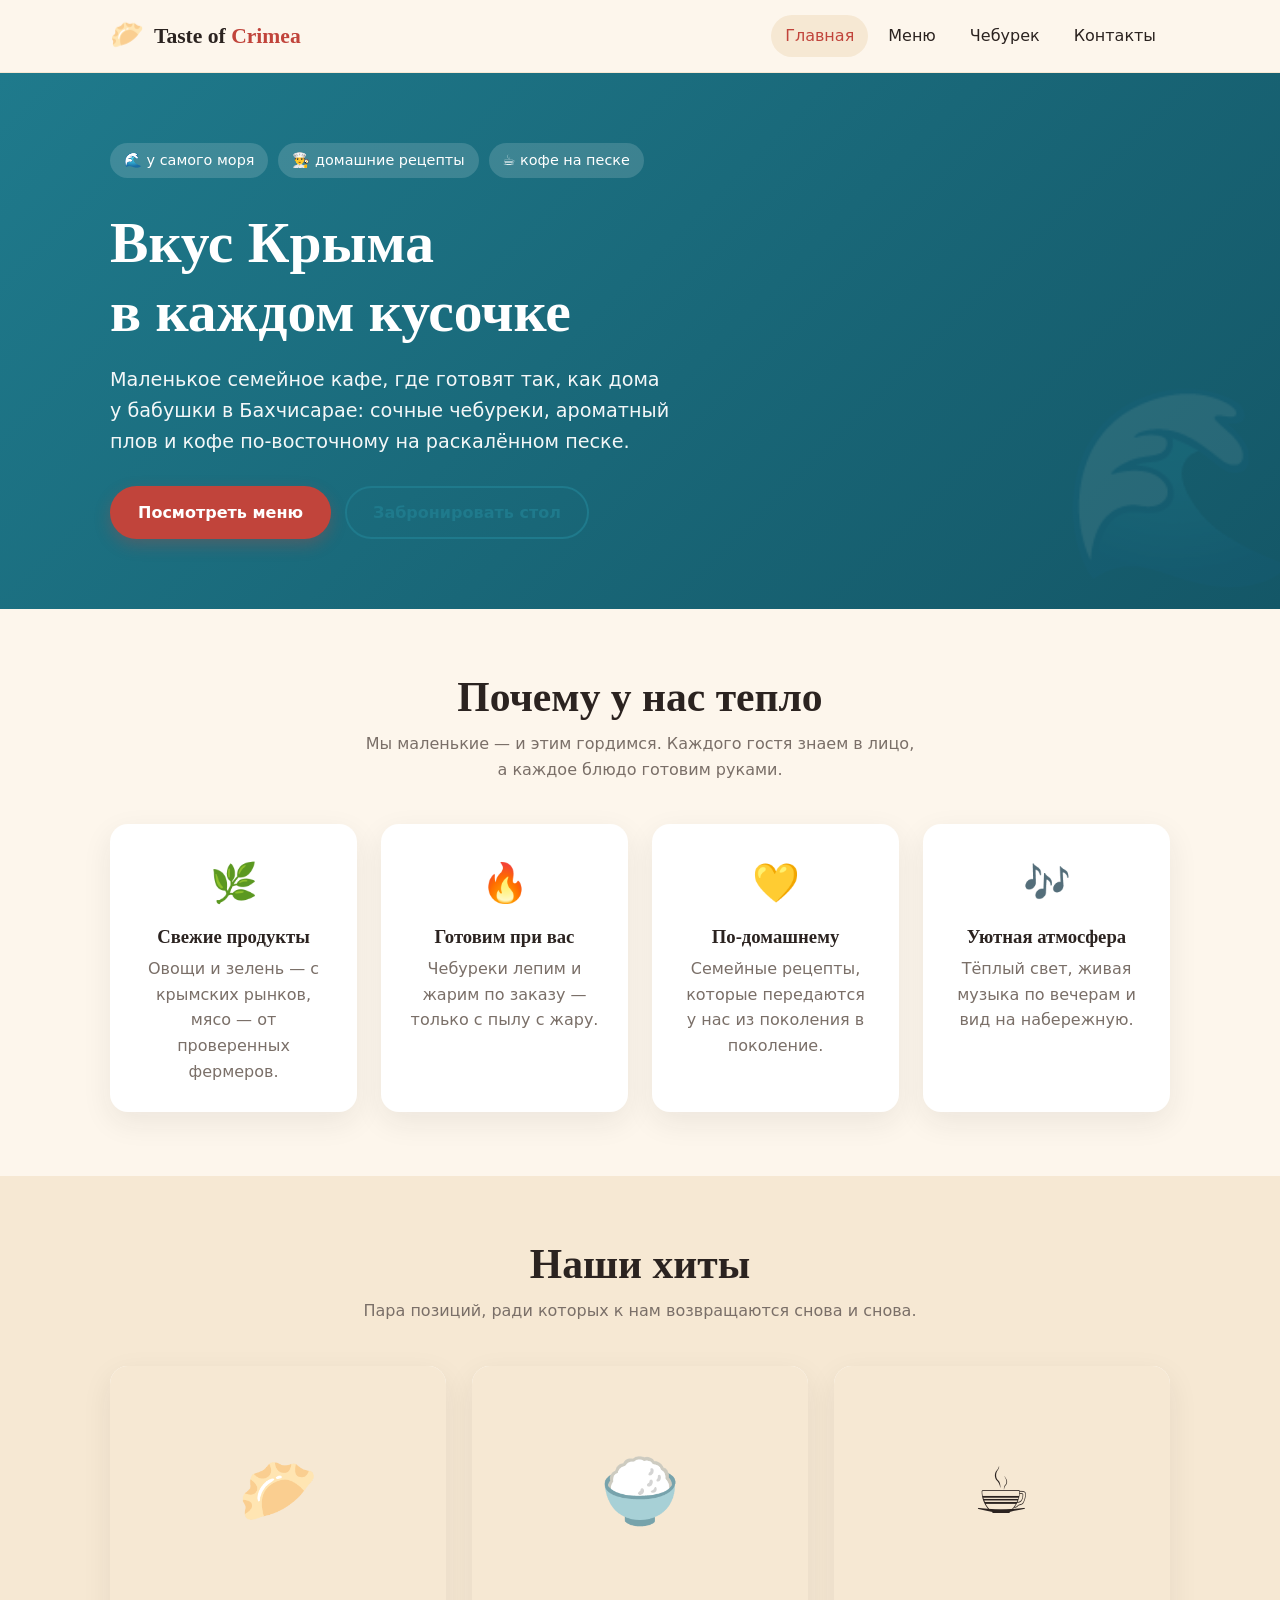
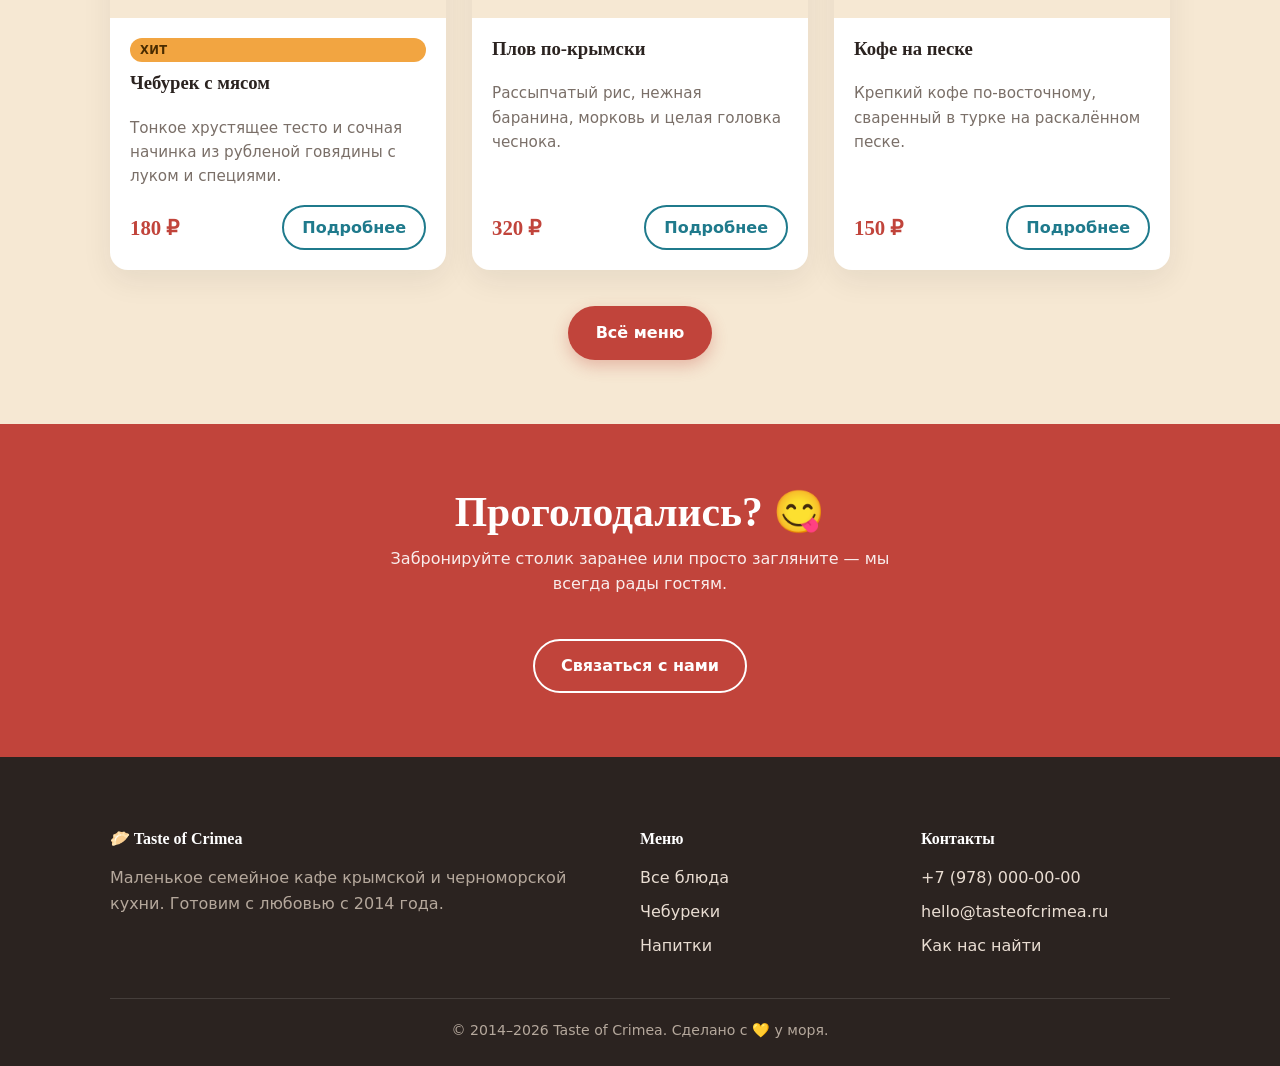
==== index.html @ 020a73a0 "Add Taste of Crimea café site (home, menu, product, contacts) Friendly multi-page static site for a " ====
<!DOCTYPE html>
<html lang="ru">
<head>
  <meta charset="UTF-8">
  <meta name="viewport" content="width=device-width, initial-scale=1.0">
  <title>Taste of Crimea — уютное кафе крымской кухни</title>
  <meta name="description" content="Taste of Crimea — маленькое семейное кафе с домашней крымской и черноморской кухней. Чебуреки, плов, кофе по-восточному и свежая выпечка.">
  <link rel="preconnect" href="https://fonts.googleapis.com">
  <link rel="stylesheet" href="assets/css/style.css">
  <link rel="icon" href="data:image/svg+xml,<svg xmlns='http://www.w3.org/2000/svg' viewBox='0 0 100 100'><text y='.9em' font-size='90'>🥟</text></svg>">
</head>
<body>

  <!-- ШАПКА -->
  <header class="site-header">
    <div class="container">
      <a class="logo" href="index.html">
        <span class="mark">🥟</span>
        <span>Taste of <span class="accent">Crimea</span></span>
      </a>
      <button class="nav-toggle" aria-label="Меню" onclick="document.getElementById('nav').classList.toggle('open')">☰</button>
      <nav class="nav" id="nav">
        <a href="index.html" class="active">Главная</a>
        <a href="menu.html">Меню</a>
        <a href="product.html">Чебурек</a>
        <a href="contacts.html">Контакты</a>
      </nav>
    </div>
  </header>

  <!-- HERO -->
  <section class="hero">
    <div class="container">
      <div class="badges">
        <span class="badge">🌊 у самого моря</span>
        <span class="badge">👨‍🍳 домашние рецепты</span>
        <span class="badge">☕ кофе на песке</span>
      </div>
      <h1>Вкус Крыма<br>в каждом кусочке</h1>
      <p class="lead">Маленькое семейное кафе, где готовят так, как дома у бабушки в Бахчисарае: сочные чебуреки, ароматный плов и кофе по-восточному на раскалённом песке.</p>
      <div class="hero-actions">
        <a href="menu.html" class="btn btn-primary">Посмотреть меню</a>
        <a href="contacts.html" class="btn btn-outline">Забронировать стол</a>
      </div>
    </div>
  </section>

  <!-- ПОЧЕМУ МЫ -->
  <section class="section">
    <div class="container">
      <h2 class="section-title">Почему у нас тепло</h2>
      <p class="section-sub">Мы маленькие — и этим гордимся. Каждого гостя знаем в лицо, а каждое блюдо готовим руками.</p>
      <div class="features">
        <div class="feature">
          <div class="emoji">🌿</div>
          <h3>Свежие продукты</h3>
          <p>Овощи и зелень — с крымских рынков, мясо — от проверенных фермеров.</p>
        </div>
        <div class="feature">
          <div class="emoji">🔥</div>
          <h3>Готовим при вас</h3>
          <p>Чебуреки лепим и жарим по заказу — только с пылу с жару.</p>
        </div>
        <div class="feature">
          <div class="emoji">💛</div>
          <h3>По-домашнему</h3>
          <p>Семейные рецепты, которые передаются у нас из поколения в поколение.</p>
        </div>
        <div class="feature">
          <div class="emoji">🎶</div>
          <h3>Уютная атмосфера</h3>
          <p>Тёплый свет, живая музыка по вечерам и вид на набережную.</p>
        </div>
      </div>
    </div>
  </section>

  <!-- ХИТЫ МЕНЮ -->
  <section class="section" style="background:var(--sand-2)">
    <div class="container">
      <h2 class="section-title">Наши хиты</h2>
      <p class="section-sub">Пара позиций, ради которых к нам возвращаются снова и снова.</p>
      <div class="menu-grid">

        <article class="product-card">
          <div class="thumb">🥟</div>
          <div class="body">
            <span class="tag">хит</span>
            <h3 style="margin-top:10px">Чебурек с мясом</h3>
            <p class="desc">Тонкое хрустящее тесто и сочная начинка из рубленой говядины с луком и специями.</p>
            <div class="row">
              <span class="price">180 ₽</span>
              <a href="product.html" class="btn btn-outline" style="padding:8px 18px">Подробнее</a>
            </div>
          </div>
        </article>

        <article class="product-card">
          <div class="thumb">🍚</div>
          <div class="body">
            <h3>Плов по-крымски</h3>
            <p class="desc">Рассыпчатый рис, нежная баранина, морковь и целая головка чеснока.</p>
            <div class="row">
              <span class="price">320 ₽</span>
              <a href="menu.html" class="btn btn-outline" style="padding:8px 18px">Подробнее</a>
            </div>
          </div>
        </article>

        <article class="product-card">
          <div class="thumb">☕</div>
          <div class="body">
            <h3>Кофе на песке</h3>
            <p class="desc">Крепкий кофе по-восточному, сваренный в турке на раскалённом песке.</p>
            <div class="row">
              <span class="price">150 ₽</span>
              <a href="menu.html" class="btn btn-outline" style="padding:8px 18px">Подробнее</a>
            </div>
          </div>
        </article>

      </div>
      <div style="text-align:center; margin-top:36px">
        <a href="menu.html" class="btn btn-primary">Всё меню</a>
      </div>
    </div>
  </section>

  <!-- ПРИЗЫВ -->
  <section class="section cta-band">
    <div class="container">
      <h2 class="section-title">Проголодались? 😋</h2>
      <p class="section-sub" style="color:rgba(255,255,255,.9)">Забронируйте столик заранее или просто загляните — мы всегда рады гостям.</p>
      <div style="text-align:center">
        <a href="contacts.html" class="btn btn-outline">Связаться с нами</a>
      </div>
    </div>
  </section>

  <!-- ПОДВАЛ -->
  <footer class="site-footer">
    <div class="container">
      <div class="footer-grid">
        <div>
          <h4>🥟 Taste of Crimea</h4>
          <p style="color:#b5a89c; margin:0">Маленькое семейное кафе крымской и черноморской кухни. Готовим с любовью с 2014 года.</p>
        </div>
        <div>
          <h4>Меню</h4>
          <ul class="footer-links">
            <li><a href="menu.html">Все блюда</a></li>
            <li><a href="product.html">Чебуреки</a></li>
            <li><a href="menu.html">Напитки</a></li>
          </ul>
        </div>
        <div>
          <h4>Контакты</h4>
          <ul class="footer-links">
            <li><a href="tel:+79780000000">+7 (978) 000-00-00</a></li>
            <li><a href="mailto:hello@tasteofcrimea.ru">hello@tasteofcrimea.ru</a></li>
            <li><a href="contacts.html">Как нас найти</a></li>
          </ul>
        </div>
      </div>
      <div class="footer-bottom">© 2014–2026 Taste of Crimea. Сделано с 💛 у моря.</div>
    </div>
  </footer>

</body>
</html>
---- assets/css/style.css ----
/* ===========================================================
   Taste of Crimea — дружелюбная тема маленького кафе
   Палитра: тёплый песок, морская волна, спелый гранат
   =========================================================== */

:root {
  --sea:        #1f7a8c;
  --sea-dark:   #145767;
  --sand:       #fdf6ec;
  --sand-2:     #f6e8d3;
  --pomegranate:#c1443b;
  --pomegranate-dark:#9e332c;
  --sun:        #f2a541;
  --ink:        #2b2320;
  --muted:      #7a6f68;
  --card:       #ffffff;
  --shadow:     0 10px 30px rgba(43, 35, 32, .08);
  --radius:     18px;
  --font-body:  "Segoe UI", system-ui, -apple-system, Roboto, Arial, sans-serif;
  --font-head:  "Georgia", "Times New Roman", serif;
}

* { box-sizing: border-box; }

html { scroll-behavior: smooth; }

body {
  margin: 0;
  font-family: var(--font-body);
  color: var(--ink);
  background: var(--sand);
  line-height: 1.6;
}

img { max-width: 100%; display: block; }

a { color: var(--sea); text-decoration: none; transition: color .2s; }
a:hover { color: var(--pomegranate); }

.container { width: 100%; max-width: 1100px; margin: 0 auto; padding: 0 20px; }

h1, h2, h3 { font-family: var(--font-head); line-height: 1.2; margin-top: 0; }

/* ---------- Кнопки ---------- */
.btn {
  display: inline-block;
  padding: 12px 26px;
  border-radius: 999px;
  font-weight: 600;
  border: 2px solid transparent;
  cursor: pointer;
  transition: transform .15s, box-shadow .2s, background .2s;
}
.btn:hover { transform: translateY(-2px); }
.btn-primary { background: var(--pomegranate); color: #fff; box-shadow: 0 6px 16px rgba(193,68,59,.3); }
.btn-primary:hover { background: var(--pomegranate-dark); color:#fff; }
.btn-outline { background: transparent; border-color: var(--sea); color: var(--sea); }
.btn-outline:hover { background: var(--sea); color: #fff; }

/* ---------- Шапка ---------- */
.site-header {
  position: sticky; top: 0; z-index: 50;
  background: rgba(253,246,236,.92);
  backdrop-filter: blur(8px);
  border-bottom: 1px solid var(--sand-2);
}
.site-header .container {
  display: flex; align-items: center; justify-content: space-between;
  min-height: 72px;
}
.logo { display: flex; align-items: center; gap: 10px; font-family: var(--font-head); font-weight: 700; font-size: 1.35rem; color: var(--ink); }
.logo .mark { font-size: 1.7rem; }
.logo span.accent { color: var(--pomegranate); }

.nav { display: flex; gap: 6px; align-items: center; }
.nav a {
  padding: 8px 14px; border-radius: 999px; color: var(--ink); font-weight: 500;
}
.nav a:hover, .nav a.active { background: var(--sand-2); color: var(--pomegranate); }

.nav-toggle { display: none; background: none; border: 0; font-size: 1.6rem; cursor: pointer; color: var(--ink); }

/* ---------- Hero ---------- */
.hero {
  background: linear-gradient(135deg, var(--sea) 0%, var(--sea-dark) 100%);
  color: #fff;
  position: relative;
  overflow: hidden;
}
.hero::after {
  content: "🌊";
  position: absolute; right: -20px; bottom: -30px; font-size: 12rem; opacity: .08;
}
.hero .container { padding-top: 70px; padding-bottom: 70px; position: relative; z-index: 1; }
.hero h1 { font-size: clamp(2.2rem, 5vw, 3.6rem); margin-bottom: 14px; }
.hero p.lead { font-size: 1.2rem; max-width: 560px; opacity: .95; margin-bottom: 28px; }
.hero .badges { display: flex; gap: 10px; flex-wrap: wrap; margin-bottom: 30px; }
.badge { background: rgba(255,255,255,.15); padding: 6px 14px; border-radius: 999px; font-size: .9rem; }
.hero-actions { display: flex; gap: 14px; flex-wrap: wrap; }

/* ---------- Секции ---------- */
.section { padding: 64px 0; }
.section-title { text-align: center; margin-bottom: 8px; font-size: clamp(1.8rem, 4vw, 2.6rem); }
.section-sub { text-align: center; color: var(--muted); max-width: 560px; margin: 0 auto 42px; }

/* ---------- Плитки «почему мы» ---------- */
.features { display: grid; grid-template-columns: repeat(auto-fit, minmax(220px, 1fr)); gap: 24px; }
.feature { background: var(--card); border-radius: var(--radius); padding: 28px; box-shadow: var(--shadow); text-align: center; }
.feature .emoji { font-size: 2.4rem; margin-bottom: 12px; }
.feature h3 { margin-bottom: 8px; }
.feature p { color: var(--muted); margin: 0; }

/* ---------- Меню / карточки товаров ---------- */
.menu-grid { display: grid; grid-template-columns: repeat(auto-fill, minmax(260px, 1fr)); gap: 26px; }
.product-card {
  background: var(--card); border-radius: var(--radius); overflow: hidden;
  box-shadow: var(--shadow); display: flex; flex-direction: column;
  transition: transform .2s, box-shadow .2s;
}
.product-card:hover { transform: translateY(-4px); box-shadow: 0 16px 40px rgba(43,35,32,.14); }
.product-card .thumb { aspect-ratio: 4/3; display: flex; align-items: center; justify-content: center; font-size: 4rem; background: var(--sand-2); }
.product-card .body { padding: 20px; display: flex; flex-direction: column; flex: 1; }
.product-card h3 { margin-bottom: 6px; }
.product-card .desc { color: var(--muted); font-size: .95rem; flex: 1; margin-bottom: 16px; }
.product-card .row { display: flex; align-items: center; justify-content: space-between; }
.price { font-family: var(--font-head); font-size: 1.3rem; font-weight: 700; color: var(--pomegranate); }
.tag { display:inline-block; background: var(--sun); color: #4a2c00; font-size:.72rem; font-weight:700; padding:3px 10px; border-radius:999px; text-transform:uppercase; letter-spacing:.03em; }

/* ---------- Страница товара ---------- */
.product-detail { display: grid; grid-template-columns: 1fr 1fr; gap: 44px; align-items: start; }
.product-media { background: var(--sand-2); border-radius: var(--radius); aspect-ratio: 1/1; display:flex; align-items:center; justify-content:center; font-size: 9rem; box-shadow: var(--shadow); }
.product-info h1 { font-size: clamp(1.8rem, 4vw, 2.6rem); margin-bottom: 6px; }
.product-info .price-lg { font-size: 2rem; color: var(--pomegranate); font-family: var(--font-head); font-weight: 700; margin: 10px 0 18px; }
.product-info ul.specs { list-style: none; padding: 0; margin: 20px 0; border-top: 1px solid var(--sand-2); }
.product-info ul.specs li { display:flex; justify-content: space-between; padding: 10px 0; border-bottom: 1px solid var(--sand-2); }
.product-info ul.specs li span:first-child { color: var(--muted); }
.qty { display:flex; align-items:center; gap:12px; margin: 20px 0; }
.qty button { width: 38px; height: 38px; border-radius: 50%; border: 2px solid var(--sand-2); background:#fff; font-size:1.2rem; cursor:pointer; }
.qty input { width: 54px; text-align:center; font-size:1.1rem; border:2px solid var(--sand-2); border-radius:10px; height:38px; }
.breadcrumbs { color: var(--muted); font-size:.9rem; margin-bottom: 24px; }
.breadcrumbs a { color: var(--muted); }

/* ---------- Контакты ---------- */
.contact-grid { display:grid; grid-template-columns: 1fr 1fr; gap: 40px; }
.contact-card { background: var(--card); border-radius: var(--radius); padding: 30px; box-shadow: var(--shadow); }
.contact-list { list-style:none; padding:0; margin:0; }
.contact-list li { display:flex; gap:14px; padding: 12px 0; align-items:flex-start; }
.contact-list .ico { font-size:1.4rem; }
.map-embed { border-radius: var(--radius); overflow:hidden; box-shadow: var(--shadow); background: var(--sand-2); min-height: 320px; display:flex; align-items:center; justify-content:center; text-align:center; color: var(--muted); }
form .field { margin-bottom: 16px; }
form label { display:block; font-weight:600; margin-bottom:6px; font-size:.92rem; }
form input, form textarea {
  width:100%; padding:12px 14px; border:2px solid var(--sand-2); border-radius:12px;
  font-family: inherit; font-size: 1rem; background:#fff;
}
form input:focus, form textarea:focus { outline:none; border-color: var(--sea); }

/* ---------- Полоса призыва ---------- */
.cta-band { background: var(--pomegranate); color:#fff; text-align:center; }
.cta-band h2 { color:#fff; }
.cta-band .btn-outline { border-color:#fff; color:#fff; }
.cta-band .btn-outline:hover { background:#fff; color: var(--pomegranate); }

/* ---------- Подвал ---------- */
.site-footer { background: var(--ink); color: #e9ddd2; padding: 48px 0 24px; }
.footer-grid { display:grid; grid-template-columns: 2fr 1fr 1fr; gap: 32px; margin-bottom: 32px; }
.site-footer h4 { color:#fff; font-family: var(--font-head); margin-bottom: 14px; }
.site-footer a { color:#e9ddd2; }
.site-footer a:hover { color: var(--sun); }
.footer-links { list-style:none; padding:0; margin:0; }
.footer-links li { margin-bottom:8px; }
.footer-bottom { border-top:1px solid rgba(255,255,255,.12); padding-top: 20px; text-align:center; font-size:.88rem; color:#b5a89c; }

/* ---------- Уведомление ---------- */
.notice { background: #eafaf1; border:1px solid #b7e4c7; color:#1b6b3a; padding:12px 16px; border-radius:12px; margin-bottom:20px; display:none; }
.notice.show { display:block; }

/* ---------- Адаптив ---------- */
@media (max-width: 820px) {
  .product-detail, .contact-grid { grid-template-columns: 1fr; }
  .footer-grid { grid-template-columns: 1fr 1fr; }
}
@media (max-width: 640px) {
  .nav {
    display: none; position: absolute; top: 72px; left:0; right:0;
    flex-direction: column; background: var(--sand); padding: 12px 20px;
    border-bottom: 1px solid var(--sand-2); gap: 4px;
  }
  .nav.open { display: flex; }
  .nav-toggle { display: block; }
  .footer-grid { grid-template-columns: 1fr; }
}
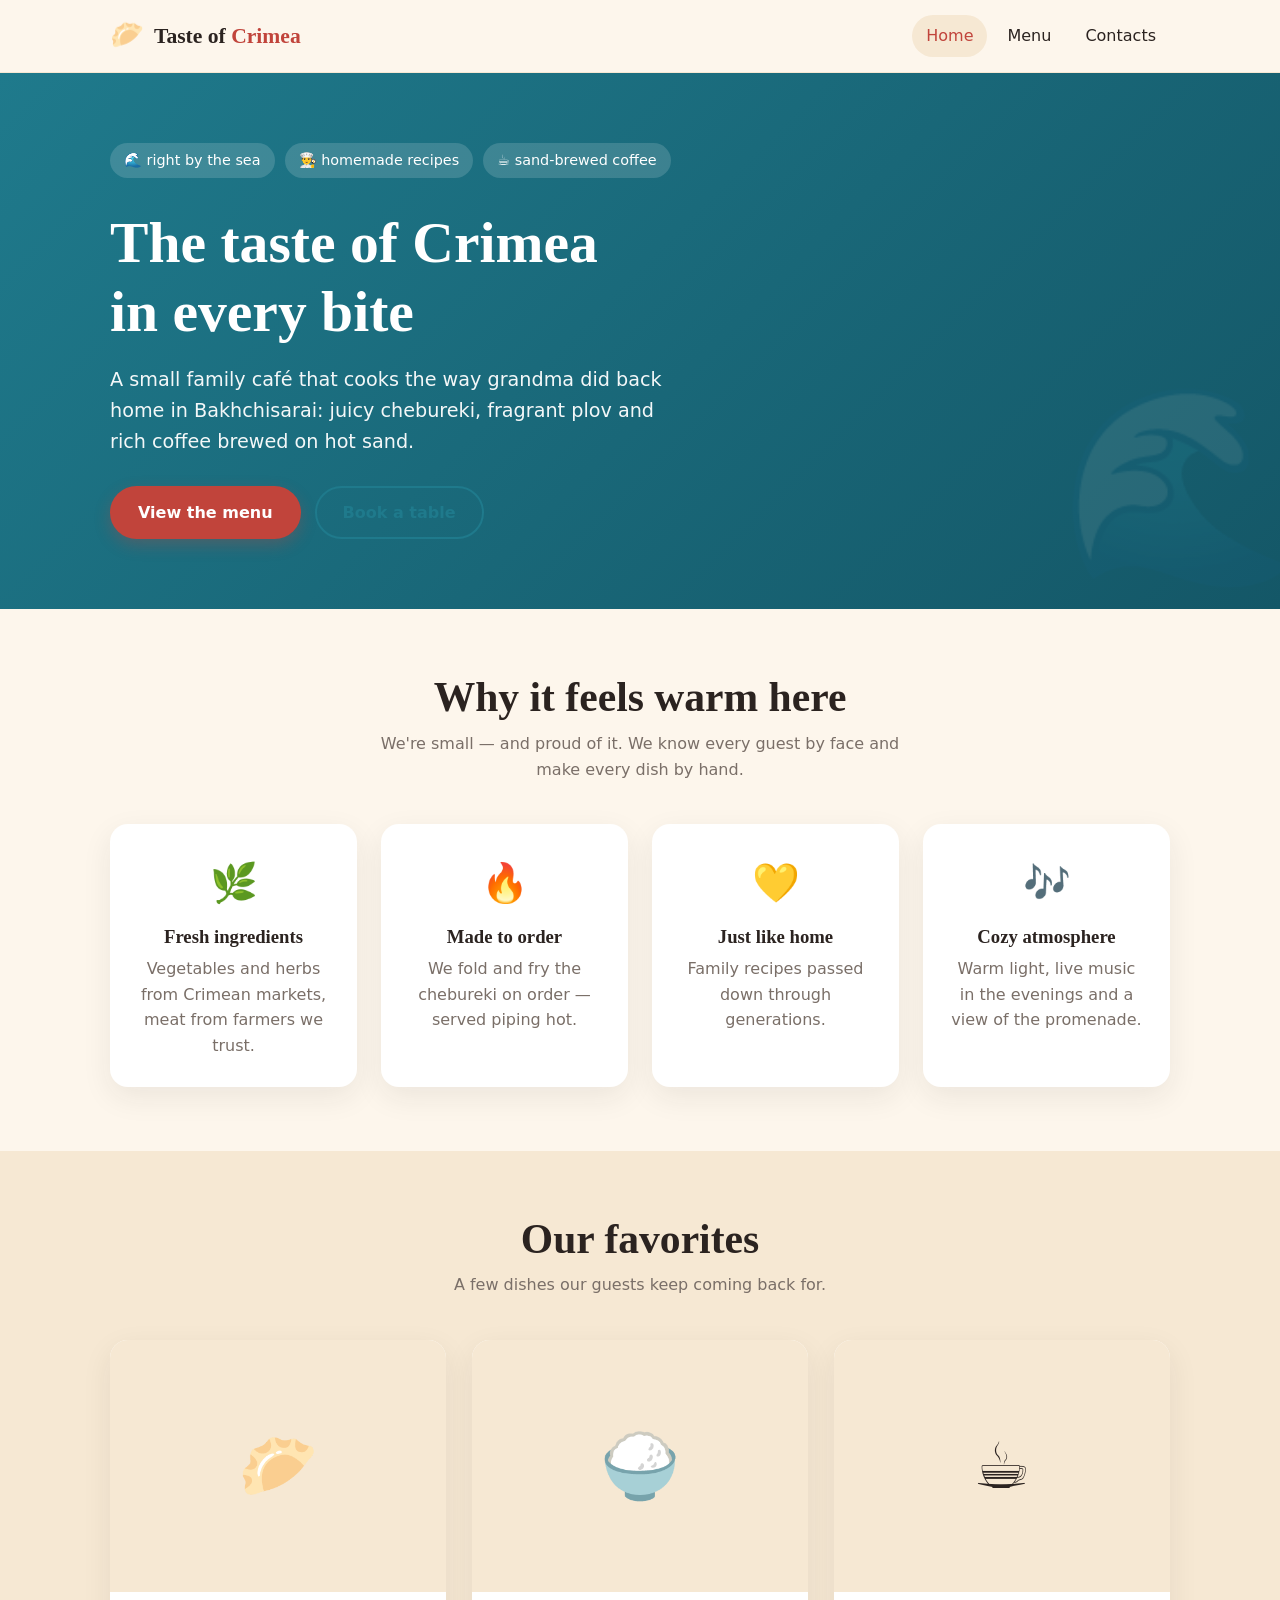
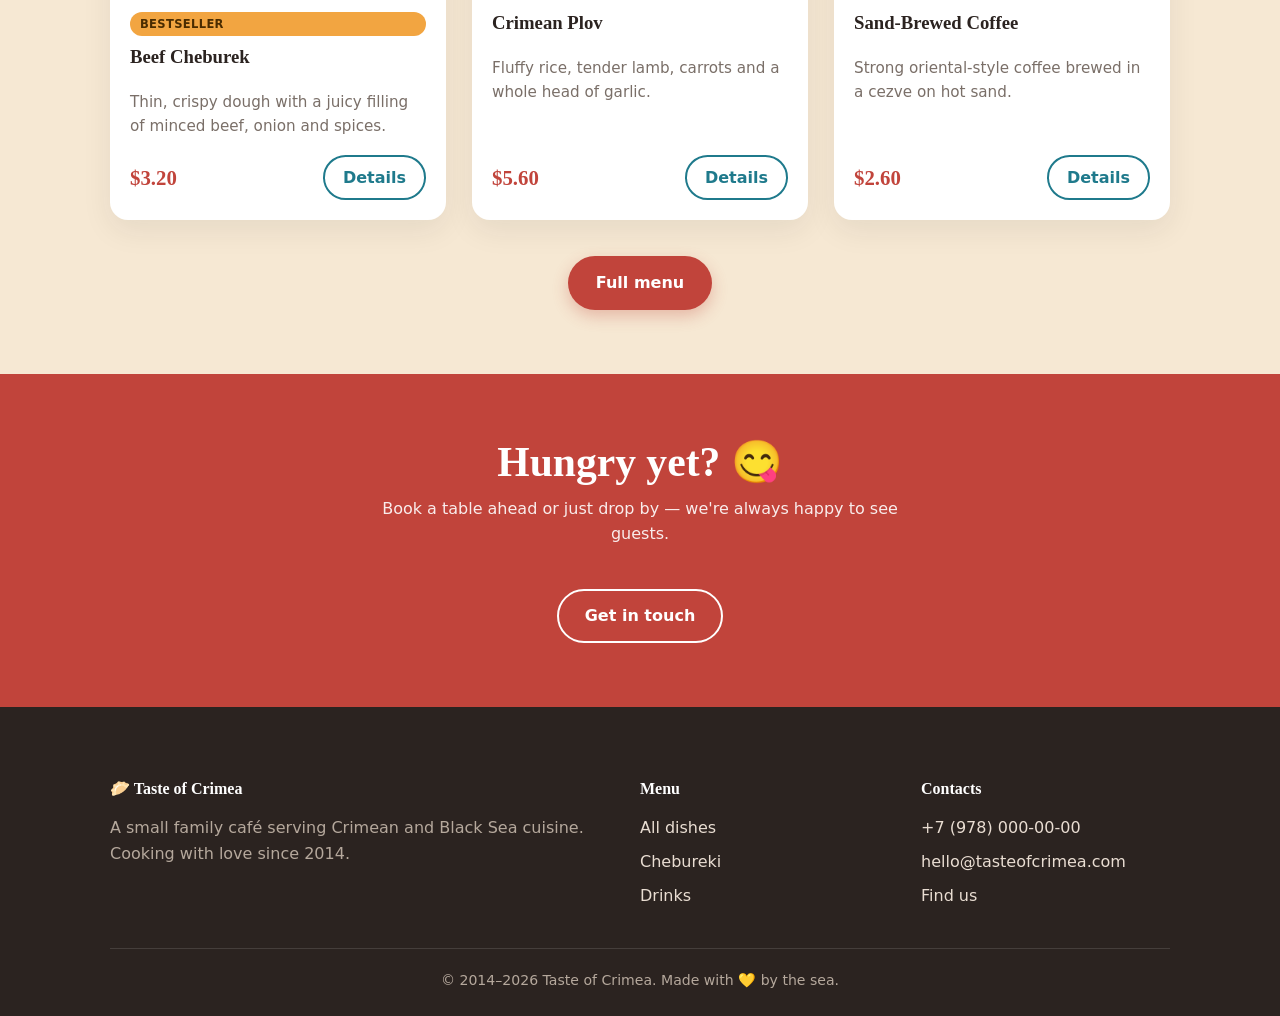
==== commit f7b5c30c: "Translate site to English and drop Cheburek nav item - All pages, CSS comments, README and Smarty te" ====
--- a/index.html
+++ b/index.html
@@ -1,29 +1,27 @@
 <!DOCTYPE html>
-<html lang="ru">
+<html lang="en">
 <head>
   <meta charset="UTF-8">
   <meta name="viewport" content="width=device-width, initial-scale=1.0">
-  <title>Taste of Crimea — уютное кафе крымской кухни</title>
-  <meta name="description" content="Taste of Crimea — маленькое семейное кафе с домашней крымской и черноморской кухней. Чебуреки, плов, кофе по-восточному и свежая выпечка.">
-  <link rel="preconnect" href="https://fonts.googleapis.com">
+  <title>Taste of Crimea — cozy Crimean café</title>
+  <meta name="description" content="Taste of Crimea — a small family café serving homemade Crimean and Black Sea cuisine. Chebureki, plov, sand-brewed coffee and fresh pastries.">
   <link rel="stylesheet" href="assets/css/style.css">
   <link rel="icon" href="data:image/svg+xml,<svg xmlns='http://www.w3.org/2000/svg' viewBox='0 0 100 100'><text y='.9em' font-size='90'>🥟</text></svg>">
 </head>
 <body>
 
-  <!-- ШАПКА -->
+  <!-- HEADER -->
   <header class="site-header">
     <div class="container">
       <a class="logo" href="index.html">
         <span class="mark">🥟</span>
         <span>Taste of <span class="accent">Crimea</span></span>
       </a>
-      <button class="nav-toggle" aria-label="Меню" onclick="document.getElementById('nav').classList.toggle('open')">☰</button>
+      <button class="nav-toggle" aria-label="Menu" onclick="document.getElementById('nav').classList.toggle('open')">☰</button>
       <nav class="nav" id="nav">
-        <a href="index.html" class="active">Главная</a>
-        <a href="menu.html">Меню</a>
-        <a href="product.html">Чебурек</a>
-        <a href="contacts.html">Контакты</a>
+        <a href="index.html" class="active">Home</a>
+        <a href="menu.html">Menu</a>
+        <a href="contacts.html">Contacts</a>
       </nav>
     </div>
   </header>
@@ -32,65 +30,65 @@
   <section class="hero">
     <div class="container">
       <div class="badges">
-        <span class="badge">🌊 у самого моря</span>
-        <span class="badge">👨‍🍳 домашние рецепты</span>
-        <span class="badge">☕ кофе на песке</span>
+        <span class="badge">🌊 right by the sea</span>
+        <span class="badge">👨‍🍳 homemade recipes</span>
+        <span class="badge">☕ sand-brewed coffee</span>
       </div>
-      <h1>Вкус Крыма<br>в каждом кусочке</h1>
-      <p class="lead">Маленькое семейное кафе, где готовят так, как дома у бабушки в Бахчисарае: сочные чебуреки, ароматный плов и кофе по-восточному на раскалённом песке.</p>
+      <h1>The taste of Crimea<br>in every bite</h1>
+      <p class="lead">A small family café that cooks the way grandma did back home in Bakhchisarai: juicy chebureki, fragrant plov and rich coffee brewed on hot sand.</p>
       <div class="hero-actions">
-        <a href="menu.html" class="btn btn-primary">Посмотреть меню</a>
-        <a href="contacts.html" class="btn btn-outline">Забронировать стол</a>
+        <a href="menu.html" class="btn btn-primary">View the menu</a>
+        <a href="contacts.html" class="btn btn-outline">Book a table</a>
       </div>
     </div>
   </section>
 
-  <!-- ПОЧЕМУ МЫ -->
+  <!-- WHY US -->
   <section class="section">
     <div class="container">
-      <h2 class="section-title">Почему у нас тепло</h2>
-      <p class="section-sub">Мы маленькие — и этим гордимся. Каждого гостя знаем в лицо, а каждое блюдо готовим руками.</p>
+      <h2 class="section-title">Why it feels warm here</h2>
+      <p class="section-sub">We're small — and proud of it. We know every guest by face and make every dish by hand.</p>
       <div class="features">
         <div class="feature">
           <div class="emoji">🌿</div>
-          <h3>Свежие продукты</h3>
-          <p>Овощи и зелень — с крымских рынков, мясо — от проверенных фермеров.</p>
+          <h3>Fresh ingredients</h3>
+          <p>Vegetables and herbs from Crimean markets, meat from farmers we trust.</p>
         </div>
         <div class="feature">
           <div class="emoji">🔥</div>
-          <h3>Готовим при вас</h3>
-          <p>Чебуреки лепим и жарим по заказу — только с пылу с жару.</p>
+          <h3>Made to order</h3>
+          <p>We fold and fry the chebureki on order — served piping hot.</p>
         </div>
         <div class="feature">
           <div class="emoji">💛</div>
-          <h3>По-домашнему</h3>
-          <p>Семейные рецепты, которые передаются у нас из поколения в поколение.</p>
+          <h3>Just like home</h3>
+          <p>Family recipes passed down through generations.</p>
         </div>
         <div class="feature">
           <div class="emoji">🎶</div>
-          <h3>Уютная атмосфера</h3>
-          <p>Тёплый свет, живая музыка по вечерам и вид на набережную.</p>
+          <h3>Cozy atmosphere</h3>
+          <p>Warm light, live music in the evenings and a view of the promenade.</p>
         </div>
       </div>
     </div>
   </section>
 
-  <!-- ХИТЫ МЕНЮ -->
+  <!-- MENU HIGHLIGHTS -->
   <section class="section" style="background:var(--sand-2)">
     <div class="container">
-      <h2 class="section-title">Наши хиты</h2>
-      <p class="section-sub">Пара позиций, ради которых к нам возвращаются снова и снова.</p>
+      <h2 class="section-title">Our favorites</h2>
+      <p class="section-sub">A few dishes our guests keep coming back for.</p>
       <div class="menu-grid">
 
         <article class="product-card">
           <div class="thumb">🥟</div>
           <div class="body">
-            <span class="tag">хит</span>
-            <h3 style="margin-top:10px">Чебурек с мясом</h3>
-            <p class="desc">Тонкое хрустящее тесто и сочная начинка из рубленой говядины с луком и специями.</p>
+            <span class="tag">bestseller</span>
+            <h3 style="margin-top:10px">Beef Cheburek</h3>
+            <p class="desc">Thin, crispy dough with a juicy filling of minced beef, onion and spices.</p>
             <div class="row">
-              <span class="price">180 ₽</span>
-              <a href="product.html" class="btn btn-outline" style="padding:8px 18px">Подробнее</a>
+              <span class="price">$3.20</span>
+              <a href="product.html" class="btn btn-outline" style="padding:8px 18px">Details</a>
             </div>
           </div>
         </article>
@@ -98,11 +96,11 @@
         <article class="product-card">
           <div class="thumb">🍚</div>
           <div class="body">
-            <h3>Плов по-крымски</h3>
-            <p class="desc">Рассыпчатый рис, нежная баранина, морковь и целая головка чеснока.</p>
+            <h3>Crimean Plov</h3>
+            <p class="desc">Fluffy rice, tender lamb, carrots and a whole head of garlic.</p>
             <div class="row">
-              <span class="price">320 ₽</span>
-              <a href="menu.html" class="btn btn-outline" style="padding:8px 18px">Подробнее</a>
+              <span class="price">$5.60</span>
+              <a href="menu.html" class="btn btn-outline" style="padding:8px 18px">Details</a>
             </div>
           </div>
         </article>
@@ -110,59 +108,59 @@
         <article class="product-card">
           <div class="thumb">☕</div>
           <div class="body">
-            <h3>Кофе на песке</h3>
-            <p class="desc">Крепкий кофе по-восточному, сваренный в турке на раскалённом песке.</p>
+            <h3>Sand-Brewed Coffee</h3>
+            <p class="desc">Strong oriental-style coffee brewed in a cezve on hot sand.</p>
             <div class="row">
-              <span class="price">150 ₽</span>
-              <a href="menu.html" class="btn btn-outline" style="padding:8px 18px">Подробнее</a>
+              <span class="price">$2.60</span>
+              <a href="menu.html" class="btn btn-outline" style="padding:8px 18px">Details</a>
             </div>
           </div>
         </article>
 
       </div>
       <div style="text-align:center; margin-top:36px">
-        <a href="menu.html" class="btn btn-primary">Всё меню</a>
+        <a href="menu.html" class="btn btn-primary">Full menu</a>
       </div>
     </div>
   </section>
 
-  <!-- ПРИЗЫВ -->
+  <!-- CTA -->
   <section class="section cta-band">
     <div class="container">
-      <h2 class="section-title">Проголодались? 😋</h2>
-      <p class="section-sub" style="color:rgba(255,255,255,.9)">Забронируйте столик заранее или просто загляните — мы всегда рады гостям.</p>
+      <h2 class="section-title">Hungry yet? 😋</h2>
+      <p class="section-sub" style="color:rgba(255,255,255,.9)">Book a table ahead or just drop by — we're always happy to see guests.</p>
       <div style="text-align:center">
-        <a href="contacts.html" class="btn btn-outline">Связаться с нами</a>
+        <a href="contacts.html" class="btn btn-outline">Get in touch</a>
       </div>
     </div>
   </section>
 
-  <!-- ПОДВАЛ -->
+  <!-- FOOTER -->
   <footer class="site-footer">
     <div class="container">
       <div class="footer-grid">
         <div>
           <h4>🥟 Taste of Crimea</h4>
-          <p style="color:#b5a89c; margin:0">Маленькое семейное кафе крымской и черноморской кухни. Готовим с любовью с 2014 года.</p>
+          <p style="color:#b5a89c; margin:0">A small family café serving Crimean and Black Sea cuisine. Cooking with love since 2014.</p>
         </div>
         <div>
-          <h4>Меню</h4>
+          <h4>Menu</h4>
           <ul class="footer-links">
-            <li><a href="menu.html">Все блюда</a></li>
-            <li><a href="product.html">Чебуреки</a></li>
-            <li><a href="menu.html">Напитки</a></li>
+            <li><a href="menu.html">All dishes</a></li>
+            <li><a href="product.html">Chebureki</a></li>
+            <li><a href="menu.html">Drinks</a></li>
           </ul>
         </div>
         <div>
-          <h4>Контакты</h4>
+          <h4>Contacts</h4>
           <ul class="footer-links">
             <li><a href="tel:+79780000000">+7 (978) 000-00-00</a></li>
-            <li><a href="mailto:hello@tasteofcrimea.ru">hello@tasteofcrimea.ru</a></li>
-            <li><a href="contacts.html">Как нас найти</a></li>
+            <li><a href="mailto:hello@tasteofcrimea.com">hello@tasteofcrimea.com</a></li>
+            <li><a href="contacts.html">Find us</a></li>
           </ul>
         </div>
       </div>
-      <div class="footer-bottom">© 2014–2026 Taste of Crimea. Сделано с 💛 у моря.</div>
+      <div class="footer-bottom">© 2014–2026 Taste of Crimea. Made with 💛 by the sea.</div>
     </div>
   </footer>
 
--- a/assets/css/style.css
+++ b/assets/css/style.css
@@ -1,6 +1,6 @@
 /* ===========================================================
-   Taste of Crimea — дружелюбная тема маленького кафе
-   Палитра: тёплый песок, морская волна, спелый гранат
+   Taste of Crimea — friendly theme for a small café
+   Palette: warm sand, sea wave, ripe pomegranate
    =========================================================== */
 
 :root {
@@ -41,7 +41,7 @@
 
 h1, h2, h3 { font-family: var(--font-head); line-height: 1.2; margin-top: 0; }
 
-/* ---------- Кнопки ---------- */
+/* ---------- Buttons ---------- */
 .btn {
   display: inline-block;
   padding: 12px 26px;
@@ -57,7 +57,7 @@
 .btn-outline { background: transparent; border-color: var(--sea); color: var(--sea); }
 .btn-outline:hover { background: var(--sea); color: #fff; }
 
-/* ---------- Шапка ---------- */
+/* ---------- Header ---------- */
 .site-header {
   position: sticky; top: 0; z-index: 50;
   background: rgba(253,246,236,.92);
@@ -98,19 +98,19 @@
 .badge { background: rgba(255,255,255,.15); padding: 6px 14px; border-radius: 999px; font-size: .9rem; }
 .hero-actions { display: flex; gap: 14px; flex-wrap: wrap; }
 
-/* ---------- Секции ---------- */
+/* ---------- Sections ---------- */
 .section { padding: 64px 0; }
 .section-title { text-align: center; margin-bottom: 8px; font-size: clamp(1.8rem, 4vw, 2.6rem); }
 .section-sub { text-align: center; color: var(--muted); max-width: 560px; margin: 0 auto 42px; }
 
-/* ---------- Плитки «почему мы» ---------- */
+/* ---------- "Why us" tiles ---------- */
 .features { display: grid; grid-template-columns: repeat(auto-fit, minmax(220px, 1fr)); gap: 24px; }
 .feature { background: var(--card); border-radius: var(--radius); padding: 28px; box-shadow: var(--shadow); text-align: center; }
 .feature .emoji { font-size: 2.4rem; margin-bottom: 12px; }
 .feature h3 { margin-bottom: 8px; }
 .feature p { color: var(--muted); margin: 0; }
 
-/* ---------- Меню / карточки товаров ---------- */
+/* ---------- Menu / product cards ---------- */
 .menu-grid { display: grid; grid-template-columns: repeat(auto-fill, minmax(260px, 1fr)); gap: 26px; }
 .product-card {
   background: var(--card); border-radius: var(--radius); overflow: hidden;
@@ -126,7 +126,7 @@
 .price { font-family: var(--font-head); font-size: 1.3rem; font-weight: 700; color: var(--pomegranate); }
 .tag { display:inline-block; background: var(--sun); color: #4a2c00; font-size:.72rem; font-weight:700; padding:3px 10px; border-radius:999px; text-transform:uppercase; letter-spacing:.03em; }
 
-/* ---------- Страница товара ---------- */
+/* ---------- Product page ---------- */
 .product-detail { display: grid; grid-template-columns: 1fr 1fr; gap: 44px; align-items: start; }
 .product-media { background: var(--sand-2); border-radius: var(--radius); aspect-ratio: 1/1; display:flex; align-items:center; justify-content:center; font-size: 9rem; box-shadow: var(--shadow); }
 .product-info h1 { font-size: clamp(1.8rem, 4vw, 2.6rem); margin-bottom: 6px; }
@@ -140,7 +140,7 @@
 .breadcrumbs { color: var(--muted); font-size:.9rem; margin-bottom: 24px; }
 .breadcrumbs a { color: var(--muted); }
 
-/* ---------- Контакты ---------- */
+/* ---------- Contacts ---------- */
 .contact-grid { display:grid; grid-template-columns: 1fr 1fr; gap: 40px; }
 .contact-card { background: var(--card); border-radius: var(--radius); padding: 30px; box-shadow: var(--shadow); }
 .contact-list { list-style:none; padding:0; margin:0; }
@@ -155,13 +155,13 @@
 }
 form input:focus, form textarea:focus { outline:none; border-color: var(--sea); }
 
-/* ---------- Полоса призыва ---------- */
+/* ---------- CTA band ---------- */
 .cta-band { background: var(--pomegranate); color:#fff; text-align:center; }
 .cta-band h2 { color:#fff; }
 .cta-band .btn-outline { border-color:#fff; color:#fff; }
 .cta-band .btn-outline:hover { background:#fff; color: var(--pomegranate); }
 
-/* ---------- Подвал ---------- */
+/* ---------- Footer ---------- */
 .site-footer { background: var(--ink); color: #e9ddd2; padding: 48px 0 24px; }
 .footer-grid { display:grid; grid-template-columns: 2fr 1fr 1fr; gap: 32px; margin-bottom: 32px; }
 .site-footer h4 { color:#fff; font-family: var(--font-head); margin-bottom: 14px; }
@@ -171,11 +171,11 @@
 .footer-links li { margin-bottom:8px; }
 .footer-bottom { border-top:1px solid rgba(255,255,255,.12); padding-top: 20px; text-align:center; font-size:.88rem; color:#b5a89c; }
 
-/* ---------- Уведомление ---------- */
+/* ---------- Notice ---------- */
 .notice { background: #eafaf1; border:1px solid #b7e4c7; color:#1b6b3a; padding:12px 16px; border-radius:12px; margin-bottom:20px; display:none; }
 .notice.show { display:block; }
 
-/* ---------- Адаптив ---------- */
+/* ---------- Responsive ---------- */
 @media (max-width: 820px) {
   .product-detail, .contact-grid { grid-template-columns: 1fr; }
   .footer-grid { grid-template-columns: 1fr 1fr; }
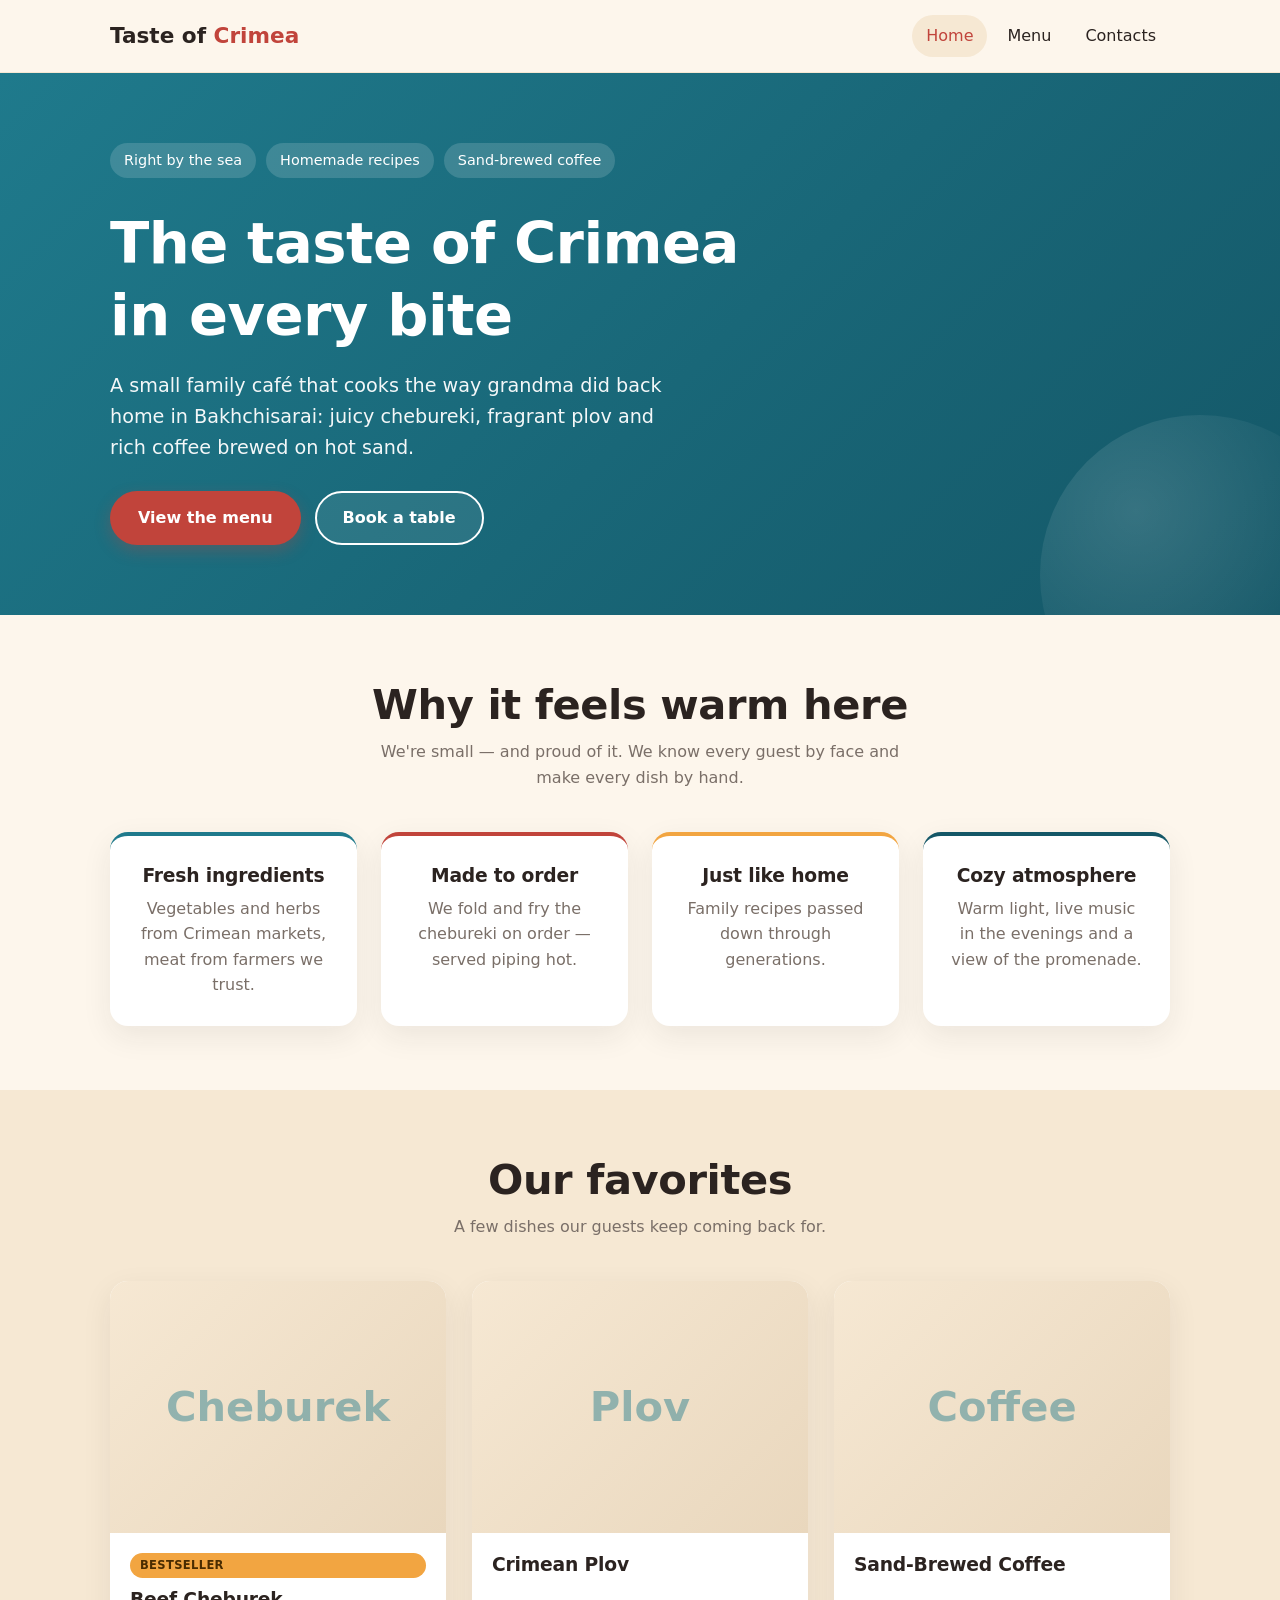
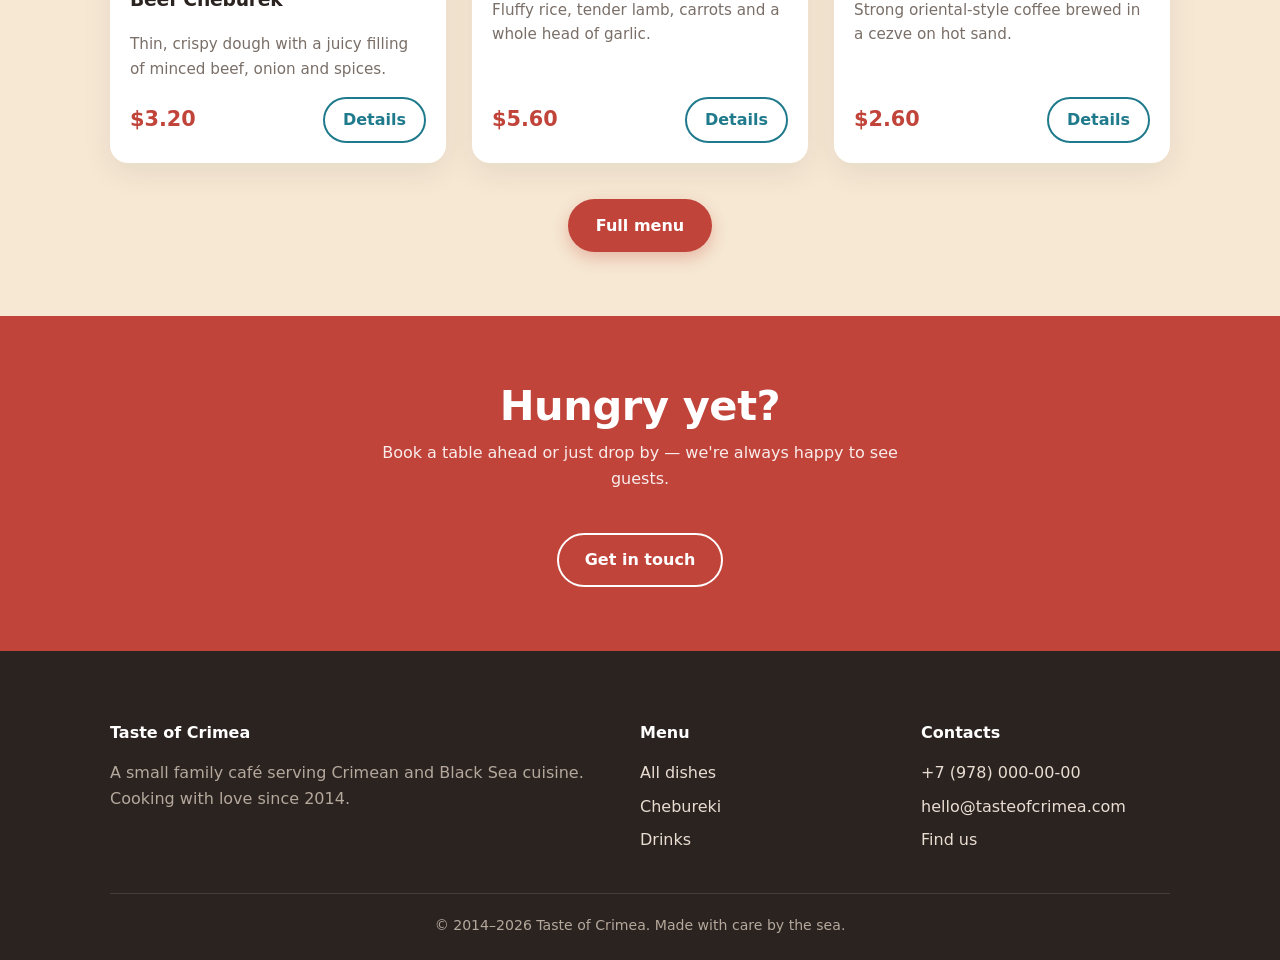
==== commit 3ffa26a6: "Remove all emojis, soften heading font, fix hero button contrast - Strip every emoji from pages, CSS" ====
--- a/index.html
+++ b/index.html
@@ -6,7 +6,7 @@
   <title>Taste of Crimea — cozy Crimean café</title>
   <meta name="description" content="Taste of Crimea — a small family café serving homemade Crimean and Black Sea cuisine. Chebureki, plov, sand-brewed coffee and fresh pastries.">
   <link rel="stylesheet" href="assets/css/style.css">
-  <link rel="icon" href="data:image/svg+xml,<svg xmlns='http://www.w3.org/2000/svg' viewBox='0 0 100 100'><text y='.9em' font-size='90'>🥟</text></svg>">
+  <link rel="icon" href="data:image/svg+xml,<svg xmlns='http://www.w3.org/2000/svg' viewBox='0 0 100 100'><rect width='100' height='100' rx='24' fill='%231f7a8c'/><text x='50' y='72' font-size='60' text-anchor='middle' fill='%23fff' font-family='Segoe UI, sans-serif'>T</text></svg>">
 </head>
 <body>
 
@@ -14,10 +14,9 @@
   <header class="site-header">
     <div class="container">
       <a class="logo" href="index.html">
-        <span class="mark">🥟</span>
         <span>Taste of <span class="accent">Crimea</span></span>
       </a>
-      <button class="nav-toggle" aria-label="Menu" onclick="document.getElementById('nav').classList.toggle('open')">☰</button>
+      <button class="nav-toggle" aria-label="Menu" onclick="document.getElementById('nav').classList.toggle('open')">&#9776;</button>
       <nav class="nav" id="nav">
         <a href="index.html" class="active">Home</a>
         <a href="menu.html">Menu</a>
@@ -30,9 +29,9 @@
   <section class="hero">
     <div class="container">
       <div class="badges">
-        <span class="badge">🌊 right by the sea</span>
-        <span class="badge">👨‍🍳 homemade recipes</span>
-        <span class="badge">☕ sand-brewed coffee</span>
+        <span class="badge">Right by the sea</span>
+        <span class="badge">Homemade recipes</span>
+        <span class="badge">Sand-brewed coffee</span>
       </div>
       <h1>The taste of Crimea<br>in every bite</h1>
       <p class="lead">A small family café that cooks the way grandma did back home in Bakhchisarai: juicy chebureki, fragrant plov and rich coffee brewed on hot sand.</p>
@@ -50,22 +49,18 @@
       <p class="section-sub">We're small — and proud of it. We know every guest by face and make every dish by hand.</p>
       <div class="features">
         <div class="feature">
-          <div class="emoji">🌿</div>
           <h3>Fresh ingredients</h3>
           <p>Vegetables and herbs from Crimean markets, meat from farmers we trust.</p>
         </div>
         <div class="feature">
-          <div class="emoji">🔥</div>
           <h3>Made to order</h3>
           <p>We fold and fry the chebureki on order — served piping hot.</p>
         </div>
         <div class="feature">
-          <div class="emoji">💛</div>
           <h3>Just like home</h3>
           <p>Family recipes passed down through generations.</p>
         </div>
         <div class="feature">
-          <div class="emoji">🎶</div>
           <h3>Cozy atmosphere</h3>
           <p>Warm light, live music in the evenings and a view of the promenade.</p>
         </div>
@@ -81,7 +76,7 @@
       <div class="menu-grid">
 
         <article class="product-card">
-          <div class="thumb">🥟</div>
+          <div class="thumb"><span>Cheburek</span></div>
           <div class="body">
             <span class="tag">bestseller</span>
             <h3 style="margin-top:10px">Beef Cheburek</h3>
@@ -94,7 +89,7 @@
         </article>
 
         <article class="product-card">
-          <div class="thumb">🍚</div>
+          <div class="thumb"><span>Plov</span></div>
           <div class="body">
             <h3>Crimean Plov</h3>
             <p class="desc">Fluffy rice, tender lamb, carrots and a whole head of garlic.</p>
@@ -106,7 +101,7 @@
         </article>
 
         <article class="product-card">
-          <div class="thumb">☕</div>
+          <div class="thumb"><span>Coffee</span></div>
           <div class="body">
             <h3>Sand-Brewed Coffee</h3>
             <p class="desc">Strong oriental-style coffee brewed in a cezve on hot sand.</p>
@@ -127,7 +122,7 @@
   <!-- CTA -->
   <section class="section cta-band">
     <div class="container">
-      <h2 class="section-title">Hungry yet? 😋</h2>
+      <h2 class="section-title">Hungry yet?</h2>
       <p class="section-sub" style="color:rgba(255,255,255,.9)">Book a table ahead or just drop by — we're always happy to see guests.</p>
       <div style="text-align:center">
         <a href="contacts.html" class="btn btn-outline">Get in touch</a>
@@ -140,7 +135,7 @@
     <div class="container">
       <div class="footer-grid">
         <div>
-          <h4>🥟 Taste of Crimea</h4>
+          <h4>Taste of Crimea</h4>
           <p style="color:#b5a89c; margin:0">A small family café serving Crimean and Black Sea cuisine. Cooking with love since 2014.</p>
         </div>
         <div>
@@ -160,7 +155,7 @@
           </ul>
         </div>
       </div>
-      <div class="footer-bottom">© 2014–2026 Taste of Crimea. Made with 💛 by the sea.</div>
+      <div class="footer-bottom">© 2014–2026 Taste of Crimea. Made with care by the sea.</div>
     </div>
   </footer>
 
--- a/assets/css/style.css
+++ b/assets/css/style.css
@@ -17,7 +17,7 @@
   --shadow:     0 10px 30px rgba(43, 35, 32, .08);
   --radius:     18px;
   --font-body:  "Segoe UI", system-ui, -apple-system, Roboto, Arial, sans-serif;
-  --font-head:  "Georgia", "Times New Roman", serif;
+  --font-head:  ui-rounded, "SF Pro Rounded", "Segoe UI", "Trebuchet MS", system-ui, sans-serif;
 }
 
 * { box-sizing: border-box; }
@@ -39,7 +39,7 @@
 
 .container { width: 100%; max-width: 1100px; margin: 0 auto; padding: 0 20px; }
 
-h1, h2, h3 { font-family: var(--font-head); line-height: 1.2; margin-top: 0; }
+h1, h2, h3 { font-family: var(--font-head); font-weight: 600; letter-spacing: -.01em; line-height: 1.25; margin-top: 0; }
 
 /* ---------- Buttons ---------- */
 .btn {
@@ -88,9 +88,14 @@
   overflow: hidden;
 }
 .hero::after {
-  content: "🌊";
-  position: absolute; right: -20px; bottom: -30px; font-size: 12rem; opacity: .08;
-}
+  content: "";
+  position: absolute; right: -80px; bottom: -120px;
+  width: 320px; height: 320px; border-radius: 50%;
+  background: radial-gradient(circle at 30% 30%, rgba(255,255,255,.14), transparent 70%);
+}
+/* "Book a table" outline button on the blue hero — light so it doesn't blend in */
+.hero .btn-outline { border-color: #fff; color: #fff; background: rgba(255,255,255,.08); }
+.hero .btn-outline:hover { background: #fff; color: var(--sea-dark); }
 .hero .container { padding-top: 70px; padding-bottom: 70px; position: relative; z-index: 1; }
 .hero h1 { font-size: clamp(2.2rem, 5vw, 3.6rem); margin-bottom: 14px; }
 .hero p.lead { font-size: 1.2rem; max-width: 560px; opacity: .95; margin-bottom: 28px; }
@@ -105,8 +110,10 @@
 
 /* ---------- "Why us" tiles ---------- */
 .features { display: grid; grid-template-columns: repeat(auto-fit, minmax(220px, 1fr)); gap: 24px; }
-.feature { background: var(--card); border-radius: var(--radius); padding: 28px; box-shadow: var(--shadow); text-align: center; }
-.feature .emoji { font-size: 2.4rem; margin-bottom: 12px; }
+.feature { background: var(--card); border-radius: var(--radius); padding: 28px; box-shadow: var(--shadow); text-align: center; border-top: 4px solid var(--sea); }
+.feature:nth-child(2) { border-top-color: var(--pomegranate); }
+.feature:nth-child(3) { border-top-color: var(--sun); }
+.feature:nth-child(4) { border-top-color: var(--sea-dark); }
 .feature h3 { margin-bottom: 8px; }
 .feature p { color: var(--muted); margin: 0; }
 
@@ -118,7 +125,8 @@
   transition: transform .2s, box-shadow .2s;
 }
 .product-card:hover { transform: translateY(-4px); box-shadow: 0 16px 40px rgba(43,35,32,.14); }
-.product-card .thumb { aspect-ratio: 4/3; display: flex; align-items: center; justify-content: center; font-size: 4rem; background: var(--sand-2); }
+.product-card .thumb { aspect-ratio: 4/3; display: flex; align-items: center; justify-content: center; background: linear-gradient(135deg, var(--sand-2), #e9d7bd); }
+.product-card .thumb span { font-family: var(--font-head); font-weight: 600; font-size: 2.6rem; color: var(--sea); opacity: .45; }
 .product-card .body { padding: 20px; display: flex; flex-direction: column; flex: 1; }
 .product-card h3 { margin-bottom: 6px; }
 .product-card .desc { color: var(--muted); font-size: .95rem; flex: 1; margin-bottom: 16px; }
@@ -128,7 +136,9 @@
 
 /* ---------- Product page ---------- */
 .product-detail { display: grid; grid-template-columns: 1fr 1fr; gap: 44px; align-items: start; }
-.product-media { background: var(--sand-2); border-radius: var(--radius); aspect-ratio: 1/1; display:flex; align-items:center; justify-content:center; font-size: 9rem; box-shadow: var(--shadow); }
+.product-media { background: linear-gradient(135deg, var(--sand-2), #e9d7bd); border-radius: var(--radius); aspect-ratio: 1/1; display:flex; align-items:center; justify-content:center; box-shadow: var(--shadow); overflow:hidden; }
+.product-media span { font-family: var(--font-head); font-weight: 600; font-size: 6rem; color: var(--sea); opacity: .4; }
+.product-media img { width:100%; height:100%; object-fit: cover; }
 .product-info h1 { font-size: clamp(1.8rem, 4vw, 2.6rem); margin-bottom: 6px; }
 .product-info .price-lg { font-size: 2rem; color: var(--pomegranate); font-family: var(--font-head); font-weight: 700; margin: 10px 0 18px; }
 .product-info ul.specs { list-style: none; padding: 0; margin: 20px 0; border-top: 1px solid var(--sand-2); }
@@ -145,7 +155,7 @@
 .contact-card { background: var(--card); border-radius: var(--radius); padding: 30px; box-shadow: var(--shadow); }
 .contact-list { list-style:none; padding:0; margin:0; }
 .contact-list li { display:flex; gap:14px; padding: 12px 0; align-items:flex-start; }
-.contact-list .ico { font-size:1.4rem; }
+.contact-list .ico { flex:none; width:10px; height:10px; margin-top:8px; border-radius:50%; background: var(--sea); }
 .map-embed { border-radius: var(--radius); overflow:hidden; box-shadow: var(--shadow); background: var(--sand-2); min-height: 320px; display:flex; align-items:center; justify-content:center; text-align:center; color: var(--muted); }
 form .field { margin-bottom: 16px; }
 form label { display:block; font-weight:600; margin-bottom:6px; font-size:.92rem; }
